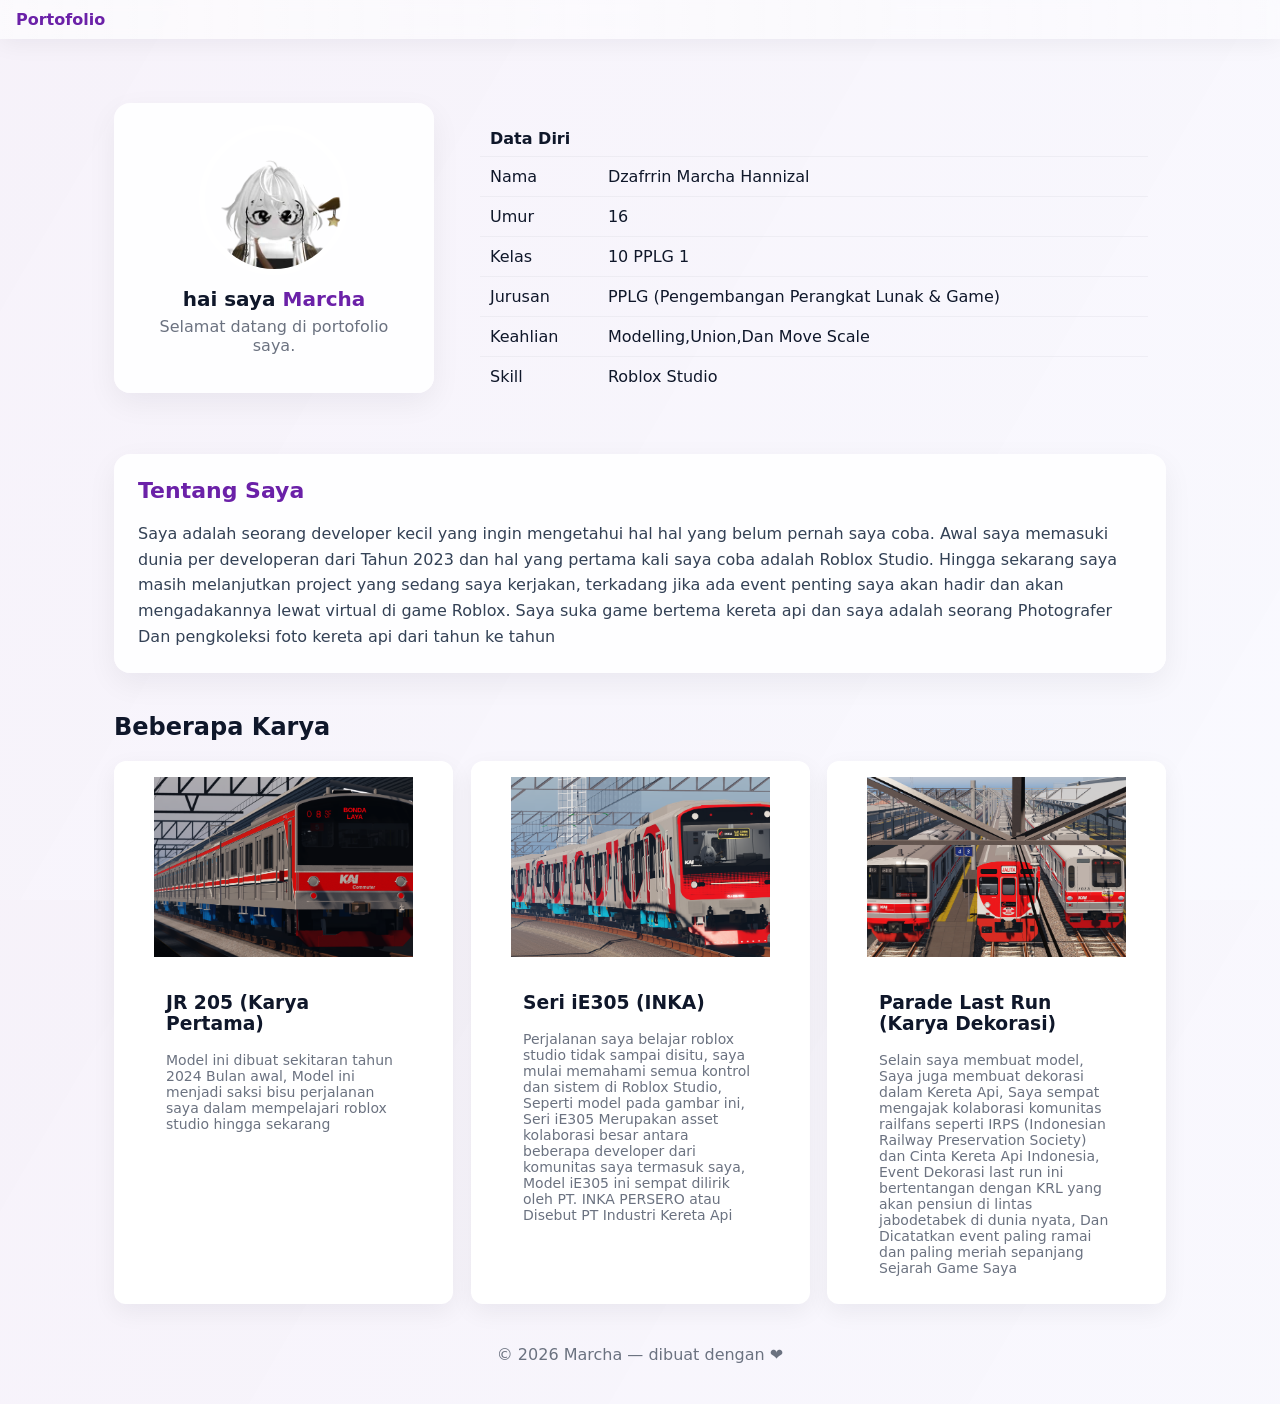
==== index.html @ d8342e90 "Add files via upload" ====
<!doctype html>
<html lang="id">
<head>
  <meta charset="utf-8" />
  <meta name="viewport" content="width=device-width,initial-scale=1" />
  <title>Portofolio — Marcha</title>
  <link rel="stylesheet" href="style.css">
</head>

<body>

  <!-- HEADER TABEL -->
  <header class="top-table">
    <table>
      <tr>
        <td class="brand">Portofolio</td>
      </tr>
    </table>
  </header>

  <main class="container">
    <section class="hero">
      <div class="profile-card animate-appear">
        <div class="avatar-wrap">
          <img id="profileImg" class="avatar" src="img/profile.webp" />
        </div>
        <h1 class="greeting">hai saya <span>Marcha</span></h1>
        <p class="tagline">Selamat datang di portofolio saya.</p>
      </div>

      <div class="info-card animate-appear">
        <table class="info-table">
          <thead><tr><th colspan="2">Data Diri</th></tr></thead>
          <tbody>
            <tr><td>Nama</td><td>Dzafrrin Marcha Hannizal</td></tr>
            <tr><td>Umur</td><td>16</td></tr>
            <tr><td>Kelas</td><td>10 PPLG 1</td></tr>
            <tr><td>Jurusan</td><td>PPLG (Pengembangan Perangkat Lunak & Game)</td></tr>
            <tr><td>Keahlian</td><td>Modelling,Union,Dan Move Scale</td></tr>
            <tr><td>Skill</td><td>Roblox Studio</td></tr>
          </tbody>
        </table>
      </div>
    </section>

    <section class="about">
      <h2>Tentang Saya</h2>
      <p>
       Saya adalah seorang developer kecil yang ingin mengetahui hal hal yang belum pernah saya coba.
       Awal saya memasuki dunia per developeran dari Tahun 2023 dan hal yang pertama kali saya coba adalah Roblox Studio.
       Hingga sekarang saya masih melanjutkan project yang sedang saya kerjakan, terkadang jika ada event penting saya akan hadir dan akan mengadakannya lewat virtual di game Roblox.
       Saya suka game bertema kereta api dan saya adalah seorang Photografer Dan pengkoleksi foto kereta api dari tahun ke tahun
      </p>
    </section>

    <section class="works">
      <h2>Beberapa Karya</h2>
      <div class="works-grid">
        <article class="work-card animate-card">
          <figure>
            <img id="art1" src="img/JR205.png" />
            <figcaption>
              <h3>JR 205 (Karya Pertama)</h3>
              <p class="desc">Model ini dibuat sekitaran tahun 2024 Bulan awal, Model ini menjadi saksi bisu perjalanan saya dalam mempelajari roblox studio hingga sekarang</p>
            </figcaption>
          </figure>
        </article>

        <article class="work-card animate-card">
          <figure>
            <img id="art2" src="img/INKA.png" />
            <figcaption>
              <h3>Seri iE305 (INKA)</h3>
              <p class="desc">Perjalanan saya belajar roblox studio tidak sampai disitu, saya mulai memahami semua kontrol dan sistem di Roblox Studio, Seperti model pada gambar ini, Seri iE305 Merupakan asset kolaborasi besar antara beberapa developer dari komunitas saya termasuk saya, Model iE305 ini sempat dilirik oleh PT. INKA PERSERO atau Disebut PT Industri Kereta Api</p>
            </figcaption>
          </figure>
        </article>

        <article class="work-card animate-card">
          <figure>
            <img id="art3" src="img/ParadeLastRun.png" />
            <figcaption>
              <h3>Parade Last Run (Karya Dekorasi)</h3>
              <p class="desc">Selain saya membuat model, Saya juga membuat dekorasi dalam Kereta Api, Saya sempat mengajak kolaborasi komunitas railfans seperti IRPS (Indonesian Railway Preservation Society) dan Cinta Kereta Api Indonesia, Event Dekorasi last run ini bertentangan dengan KRL yang akan pensiun di lintas jabodetabek di dunia nyata, Dan Dicatatkan event paling ramai dan paling meriah sepanjang Sejarah Game Saya</p>
            </figcaption>
          </figure>
        </article>
      </div>
    </section>

    <footer class="site-footer">
      <p>© <span id="year"></span> Marcha — dibuat dengan ❤️</p>
    </footer>
  </main>

<script>
  document.getElementById('year').textContent = new Date().getFullYear();

  window.addEventListener('DOMContentLoaded', () => {
    document.querySelectorAll('.animate-appear').forEach(el => el.classList.add('in'));
    document.querySelectorAll('.animate-card').forEach((el,i) =>
      setTimeout(()=>el.classList.add('in'), 120*i)
    );
  });
</script>

</body>
</html>
---- style.css ----
:root{
  --accent: #6b21a8; /* ungu elegan */
  --muted: #6b7280;
  --bg-image: url('img/bg');
  --glass: rgba(255,255,255,0.07);
}

*{box-sizing:border-box}
html,body{height:100%}
body{
  margin:0;
  font-family:Inter, ui-sans-serif, system-ui, -apple-system, "Segoe UI", Roboto, "Helvetica Neue", Arial;
  background-image: linear-gradient(120deg, rgba(107,33,168,0.06), rgba(99,102,241,0.04)), var(--bg-image);
  background-size: cover;
  background-position: center;
  -webkit-font-smoothing:antialiased;
  color:#0f172a;
  animation:floatBG 18s ease-in-out infinite;
}

/* ABOUT ME SECTION */
.about{
  background: rgba(255,255,255,0.85);
  padding: 24px;
  border-radius: 16px;
  margin-top: 40px;
  margin-bottom: 40px;
  box-shadow: 0 10px 30px rgba(15,23,42,0.06);
  animation: fadeInUp .6s ease forwards;
}
.about h2{
  margin-top:0;
  color: var(--accent);
  font-size: 22px;
}
.about p{
  margin: 10px 0 0;
  line-height: 1.6;
  color: #334155;
  font-size: 16px;
}


/* HEADER TABLE STICKY */
.top-table{position:sticky;top:0;z-index:40;backdrop-filter: blur(6px);}
.top-table table{width:100%;border-collapse:collapse;background:linear-gradient(90deg, rgba(255,255,255,0.6), rgba(255,255,255,0.4));box-shadow:0 4px 24px rgba(15,23,42,0.06)}
.top-table td{padding:10px 16px;vertical-align:middle}
.top-table .brand{font-weight:700;color:var(--accent)}
.top-table input{padding:6px 8px;border-radius:6px;border:1px solid rgba(15,23,42,0.06);margin-right:6px}
.top-table button{padding:8px 12px;border-radius:8px;border:none;background:var(--accent);color:white;cursor:pointer}

.container{max-width:1100px;margin:40px auto;padding:24px}

.hero{display:grid;grid-template-columns:320px 1fr;gap:28px;align-items:start}
.profile-card{background:rgba(255,255,255,0.86);padding:22px;border-radius:16px;box-shadow:0 10px 30px rgba(15,23,42,0.06);text-align:center}
.avatar-wrap{width:150px;height:150px;margin:0 auto 12px;border-radius:999px;overflow:hidden;border:6px solid rgba(255,255,255,0.6)}
.avatar{width:140px;height:140px;object-fit:cover;border-radius:999px;display:block;transition:transform .35s ease}
.avatar:hover{transform:scale(1.04) rotate(-1deg)}
.greeting{margin:0;font-size:20px;font-weight:700}
.greeting span{color:var(--accent)}
.tagline{color:var(--muted);margin-top:6px}

.info-card{background:var(--glass);padding:18px;border-radius:12px}
.info-table{width:100%;border-collapse:collapse}
.info-table th{padding:8px 10px;font-size:16px;text-align:left}
.info-table td{padding:10px;border-top:1px solid rgba(15,23,42,0.04)}

.works{margin-top:40px}
.works-grid{display:grid;grid-template-columns:repeat(auto-fit,minmax(240px,1fr));gap:18px}
.work-card{background:white;border-radius:12px;overflow:hidden;box-shadow:0 8px 24px rgba(15,23,42,0.06);transition:transform .28s ease, box-shadow .28s ease}
.work-card:hover{transform:translateY(-8px);box-shadow:0 18px 40px rgba(15,23,42,0.12)}
.work-card img{width:100%;height:180px;object-fit:cover}
.work-card figcaption{padding:12px}
.work-card .desc{color:var(--muted);font-size:14px;margin:0}

.site-footer{text-align:center;margin-top:40px;color:var(--muted)}

/* ANIMASI */
@keyframes floatBG{0%{background-position:0 0}50%{background-position:20% 10%}100%{background-position:0 0}}
@keyframes fadeInUp{from{opacity:0;transform:translateY(12px)}to{opacity:1;transform:none}}
.animate-appear{opacity:0}
.animate-appear.in{animation:fadeInUp .6s ease forwards}

@keyframes cardPop{from{opacity:0;transform:scale(.98) translateY(10px)}to{opacity:1;transform:none}}
.animate-card{opacity:0}
.animate-card.in{animation:cardPop .45s cubic-bezier(.2,.9,.2,1) forwards}

@media (max-width:880px){
  .hero{grid-template-columns:1fr;}
  .top-table .controls{display:none}
}
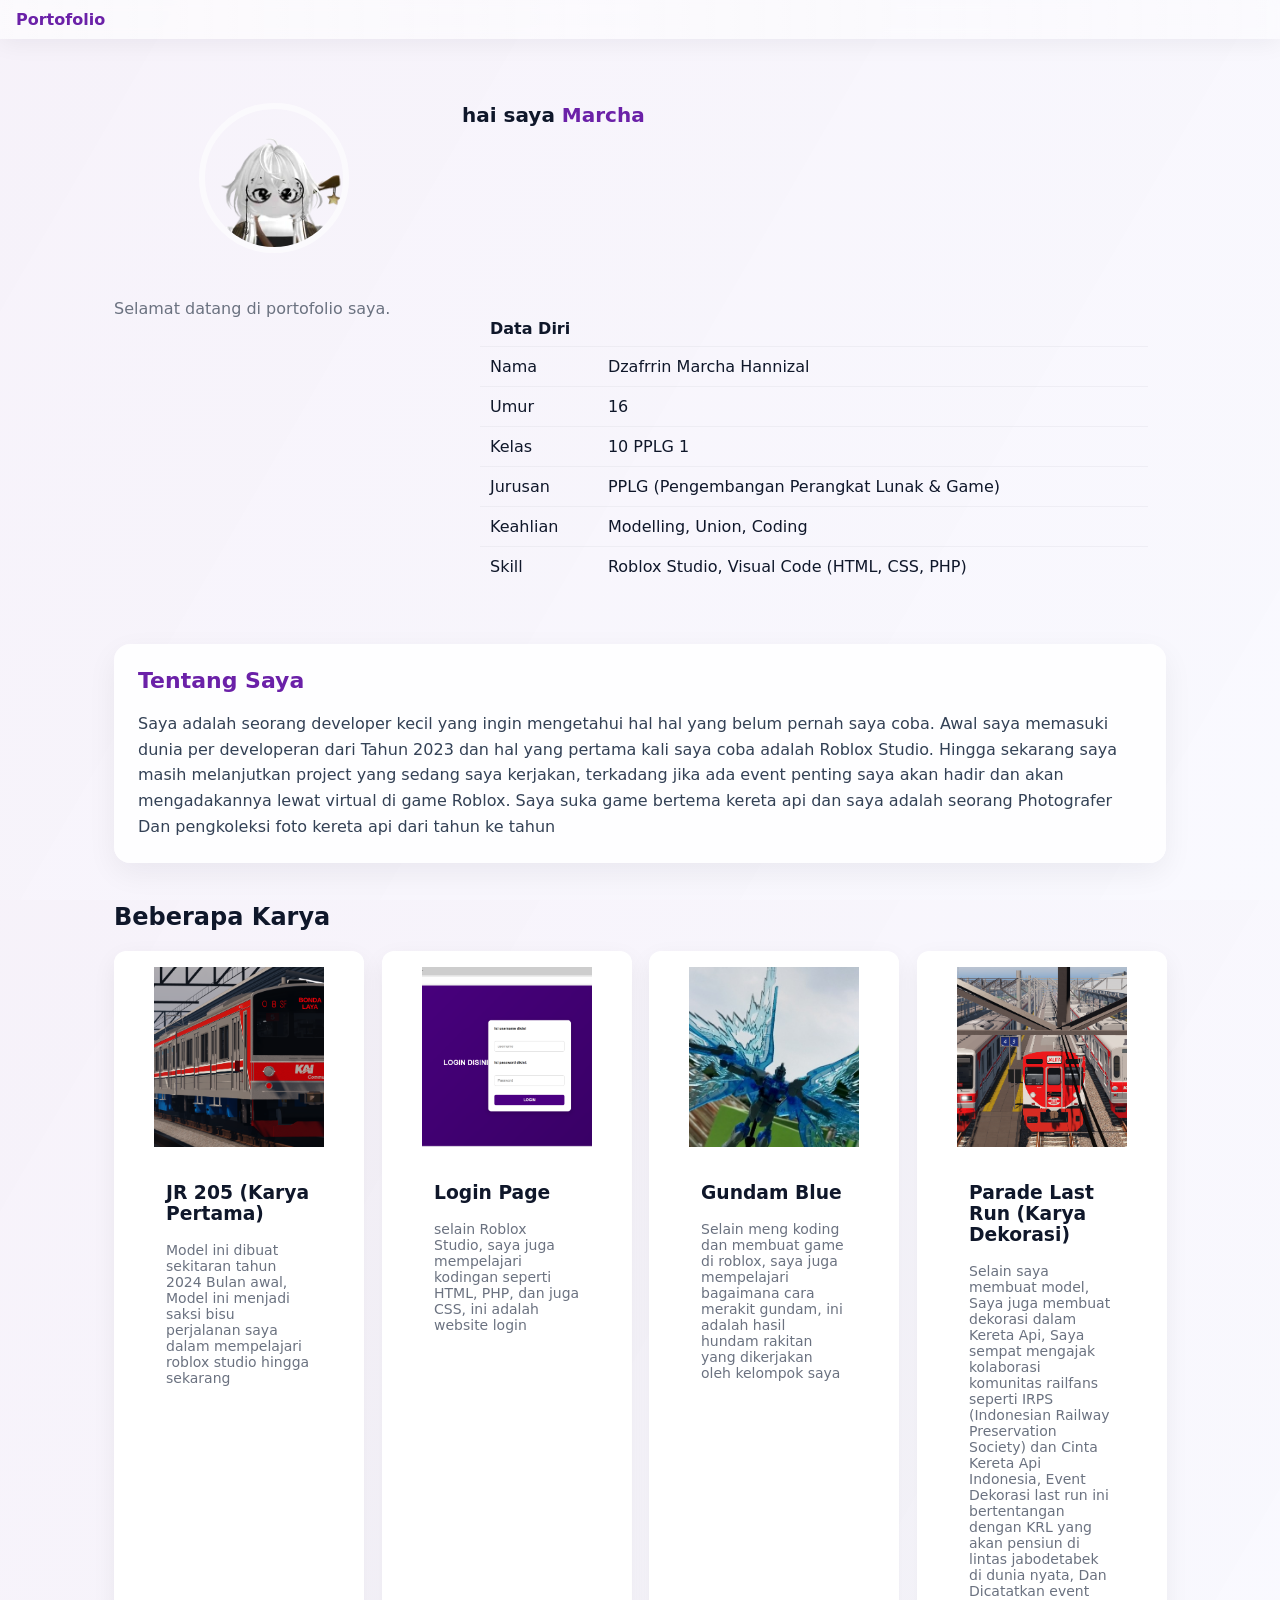
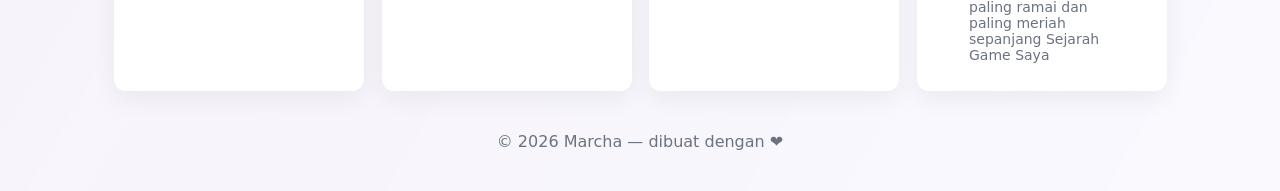
==== commit 929bf27f: "Update index.html" ====
--- a/index.html
+++ b/index.html
@@ -1,108 +1,118 @@
-<!doctype html>
-<html lang="id">
-<head>
-  <meta charset="utf-8" />
-  <meta name="viewport" content="width=device-width,initial-scale=1" />
-  <title>Portofolio — Marcha</title>
-  <link rel="stylesheet" href="style.css">
-</head>
-
-<body>
-
-  <!-- HEADER TABEL -->
-  <header class="top-table">
-    <table>
-      <tr>
-        <td class="brand">Portofolio</td>
-      </tr>
-    </table>
-  </header>
-
-  <main class="container">
-    <section class="hero">
-      <div class="profile-card animate-appear">
-        <div class="avatar-wrap">
-          <img id="profileImg" class="avatar" src="img/profile.webp" />
-        </div>
-        <h1 class="greeting">hai saya <span>Marcha</span></h1>
-        <p class="tagline">Selamat datang di portofolio saya.</p>
-      </div>
-
-      <div class="info-card animate-appear">
-        <table class="info-table">
-          <thead><tr><th colspan="2">Data Diri</th></tr></thead>
-          <tbody>
-            <tr><td>Nama</td><td>Dzafrrin Marcha Hannizal</td></tr>
-            <tr><td>Umur</td><td>16</td></tr>
-            <tr><td>Kelas</td><td>10 PPLG 1</td></tr>
-            <tr><td>Jurusan</td><td>PPLG (Pengembangan Perangkat Lunak & Game)</td></tr>
-            <tr><td>Keahlian</td><td>Modelling,Union,Dan Move Scale</td></tr>
-            <tr><td>Skill</td><td>Roblox Studio</td></tr>
-          </tbody>
-        </table>
-      </div>
-    </section>
-
-    <section class="about">
-      <h2>Tentang Saya</h2>
-      <p>
-       Saya adalah seorang developer kecil yang ingin mengetahui hal hal yang belum pernah saya coba.
-       Awal saya memasuki dunia per developeran dari Tahun 2023 dan hal yang pertama kali saya coba adalah Roblox Studio.
-       Hingga sekarang saya masih melanjutkan project yang sedang saya kerjakan, terkadang jika ada event penting saya akan hadir dan akan mengadakannya lewat virtual di game Roblox.
-       Saya suka game bertema kereta api dan saya adalah seorang Photografer Dan pengkoleksi foto kereta api dari tahun ke tahun
-      </p>
-    </section>
-
-    <section class="works">
-      <h2>Beberapa Karya</h2>
-      <div class="works-grid">
-        <article class="work-card animate-card">
-          <figure>
-            <img id="art1" src="img/JR205.png" />
-            <figcaption>
-              <h3>JR 205 (Karya Pertama)</h3>
-              <p class="desc">Model ini dibuat sekitaran tahun 2024 Bulan awal, Model ini menjadi saksi bisu perjalanan saya dalam mempelajari roblox studio hingga sekarang</p>
-            </figcaption>
-          </figure>
-        </article>
-
-        <article class="work-card animate-card">
-          <figure>
-            <img id="art2" src="img/INKA.png" />
-            <figcaption>
-              <h3>Seri iE305 (INKA)</h3>
-              <p class="desc">Perjalanan saya belajar roblox studio tidak sampai disitu, saya mulai memahami semua kontrol dan sistem di Roblox Studio, Seperti model pada gambar ini, Seri iE305 Merupakan asset kolaborasi besar antara beberapa developer dari komunitas saya termasuk saya, Model iE305 ini sempat dilirik oleh PT. INKA PERSERO atau Disebut PT Industri Kereta Api</p>
-            </figcaption>
-          </figure>
-        </article>
-
-        <article class="work-card animate-card">
-          <figure>
-            <img id="art3" src="img/ParadeLastRun.png" />
-            <figcaption>
-              <h3>Parade Last Run (Karya Dekorasi)</h3>
-              <p class="desc">Selain saya membuat model, Saya juga membuat dekorasi dalam Kereta Api, Saya sempat mengajak kolaborasi komunitas railfans seperti IRPS (Indonesian Railway Preservation Society) dan Cinta Kereta Api Indonesia, Event Dekorasi last run ini bertentangan dengan KRL yang akan pensiun di lintas jabodetabek di dunia nyata, Dan Dicatatkan event paling ramai dan paling meriah sepanjang Sejarah Game Saya</p>
-            </figcaption>
-          </figure>
-        </article>
-      </div>
-    </section>
-
-    <footer class="site-footer">
-      <p>© <span id="year"></span> Marcha — dibuat dengan ❤️</p>
-    </footer>
-  </main>
-
-<script>
-  document.getElementById('year').textContent = new Date().getFullYear();
-
-  window.addEventListener('DOMContentLoaded', () => {
-    document.querySelectorAll('.animate-appear').forEach(el => el.classList.add('in'));
-    document.querySelectorAll('.animate-card').forEach((el,i) =>
-      setTimeout(()=>el.classList.add('in'), 120*i)
-    );
-  });
-</script>
-
-</body>
-</html>
+<!doctype html>
+<html lang="id">
+<head>
+  <meta charset="utf-8" />
+  <meta name="viewport" content="width=device-width,initial-scale=1" />
+  <title>Portofolio — Marcha</title>
+  <link rel="stylesheet" href="style.css">
+</head>
+
+<body>
+
+  <!-- HEADER TABEL -->
+  <header class="top-table">
+    <table>
+      <tr>
+        <td class="brand">Portofolio</td>
+      </tr>
+    </table>
+  </header>
+
+  <main class="container">
+    <section class="hero"
+      <div class="profile-card animate-appear">
+        <div class="avatar-wrap">
+          <img id="profileImg" class="avatar" src="img/profile.webp" />
+        </div>
+        <h1 class="greeting">hai saya <span>Marcha</span></h1>
+        <p class="tagline">Selamat datang di portofolio saya.</p>
+      </div>
+
+      <div class="info-card animate-appear">
+        <table class="info-table">
+          <thead><tr><th colspan="2">Data Diri</th></tr></thead>
+          <tbody>
+            <tr><td>Nama</td><td>Dzafrrin Marcha Hannizal</td></tr>
+            <tr><td>Umur</td><td>16</td></tr>
+            <tr><td>Kelas</td><td>10 PPLG 1</td></tr>
+            <tr><td>Jurusan</td><td>PPLG (Pengembangan Perangkat Lunak & Game)</td></tr>
+            <tr><td>Keahlian</td><td>Modelling, Union, Coding</td></tr>
+            <tr><td>Skill</td><td>Roblox Studio, Visual Code (HTML, CSS, PHP)</td></tr>
+          </tbody>
+        </table>
+      </div>
+    </section>
+
+    <section class="about">
+      <h2>Tentang Saya</h2>
+      <p>
+       Saya adalah seorang developer kecil yang ingin mengetahui hal hal yang belum pernah saya coba.
+       Awal saya memasuki dunia per developeran dari Tahun 2023 dan hal yang pertama kali saya coba adalah Roblox Studio.
+       Hingga sekarang saya masih melanjutkan project yang sedang saya kerjakan, terkadang jika ada event penting saya akan hadir dan akan mengadakannya lewat virtual di game Roblox.
+       Saya suka game bertema kereta api dan saya adalah seorang Photografer Dan pengkoleksi foto kereta api dari tahun ke tahun
+      </p>
+    </section>
+
+    <section class="works">
+      <h2>Beberapa Karya</h2>
+      <div class="works-grid">
+        <article class="work-card animate-card">
+          <figure>
+            <img id="art1" src="img/JR205.png" />
+            <figcaption>
+              <h3>JR 205 (Karya Pertama)</h3>
+              <p class="desc">Model ini dibuat sekitaran tahun 2024 Bulan awal, Model ini menjadi saksi bisu perjalanan saya dalam mempelajari roblox studio hingga sekarang</p>
+            </figcaption>
+          </figure>
+        </article>
+
+        <article class="work-card animate-card">
+          <figure>
+            <img id="art2" src="img/Login.png" />
+            <figcaption>
+              <h3>Login Page</h3>
+              <p class="desc">selain Roblox Studio, saya juga mempelajari kodingan seperti HTML, PHP, dan juga CSS, ini adalah website login</p>
+            </figcaption>
+          </figure>
+        </article>
+
+        <article class="work-card animate-card">
+          <figure>
+            <img id="art2" src="img/gundam.jpg" />
+            <figcaption>
+              <h3>Gundam Blue</h3>
+              <p class="desc">Selain meng koding dan membuat game di roblox, saya juga mempelajari bagaimana cara merakit gundam, ini adalah hasil hundam rakitan yang dikerjakan oleh kelompok saya</p>
+            </figcaption>
+          </figure>
+        </article>
+
+        <article class="work-card animate-card">
+          <figure>
+            <img id="art3" src="img/ParadeLastRun.png" />
+            <figcaption>
+              <h3>Parade Last Run (Karya Dekorasi)</h3>
+              <p class="desc">Selain saya membuat model, Saya juga membuat dekorasi dalam Kereta Api, Saya sempat mengajak kolaborasi komunitas railfans seperti IRPS (Indonesian Railway Preservation Society) dan Cinta Kereta Api Indonesia, Event Dekorasi last run ini bertentangan dengan KRL yang akan pensiun di lintas jabodetabek di dunia nyata, Dan Dicatatkan event paling ramai dan paling meriah sepanjang Sejarah Game Saya</p>
+            </figcaption>
+          </figure>
+        </article>
+      </div>
+    </section>
+
+    <footer class="site-footer">
+      <p>© <span id="year"></span> Marcha — dibuat dengan ❤️</p>
+    </footer>
+  </main>
+
+<script>
+  document.getElementById('year').textContent = new Date().getFullYear();
+
+  window.addEventListener('DOMContentLoaded', () => {
+    document.querySelectorAll('.animate-appear').forEach(el => el.classList.add('in'));
+    document.querySelectorAll('.animate-card').forEach((el,i) =>
+      setTimeout(()=>el.classList.add('in'), 120*i)
+    );
+  });
+</script>
+
+</body>
+</html>
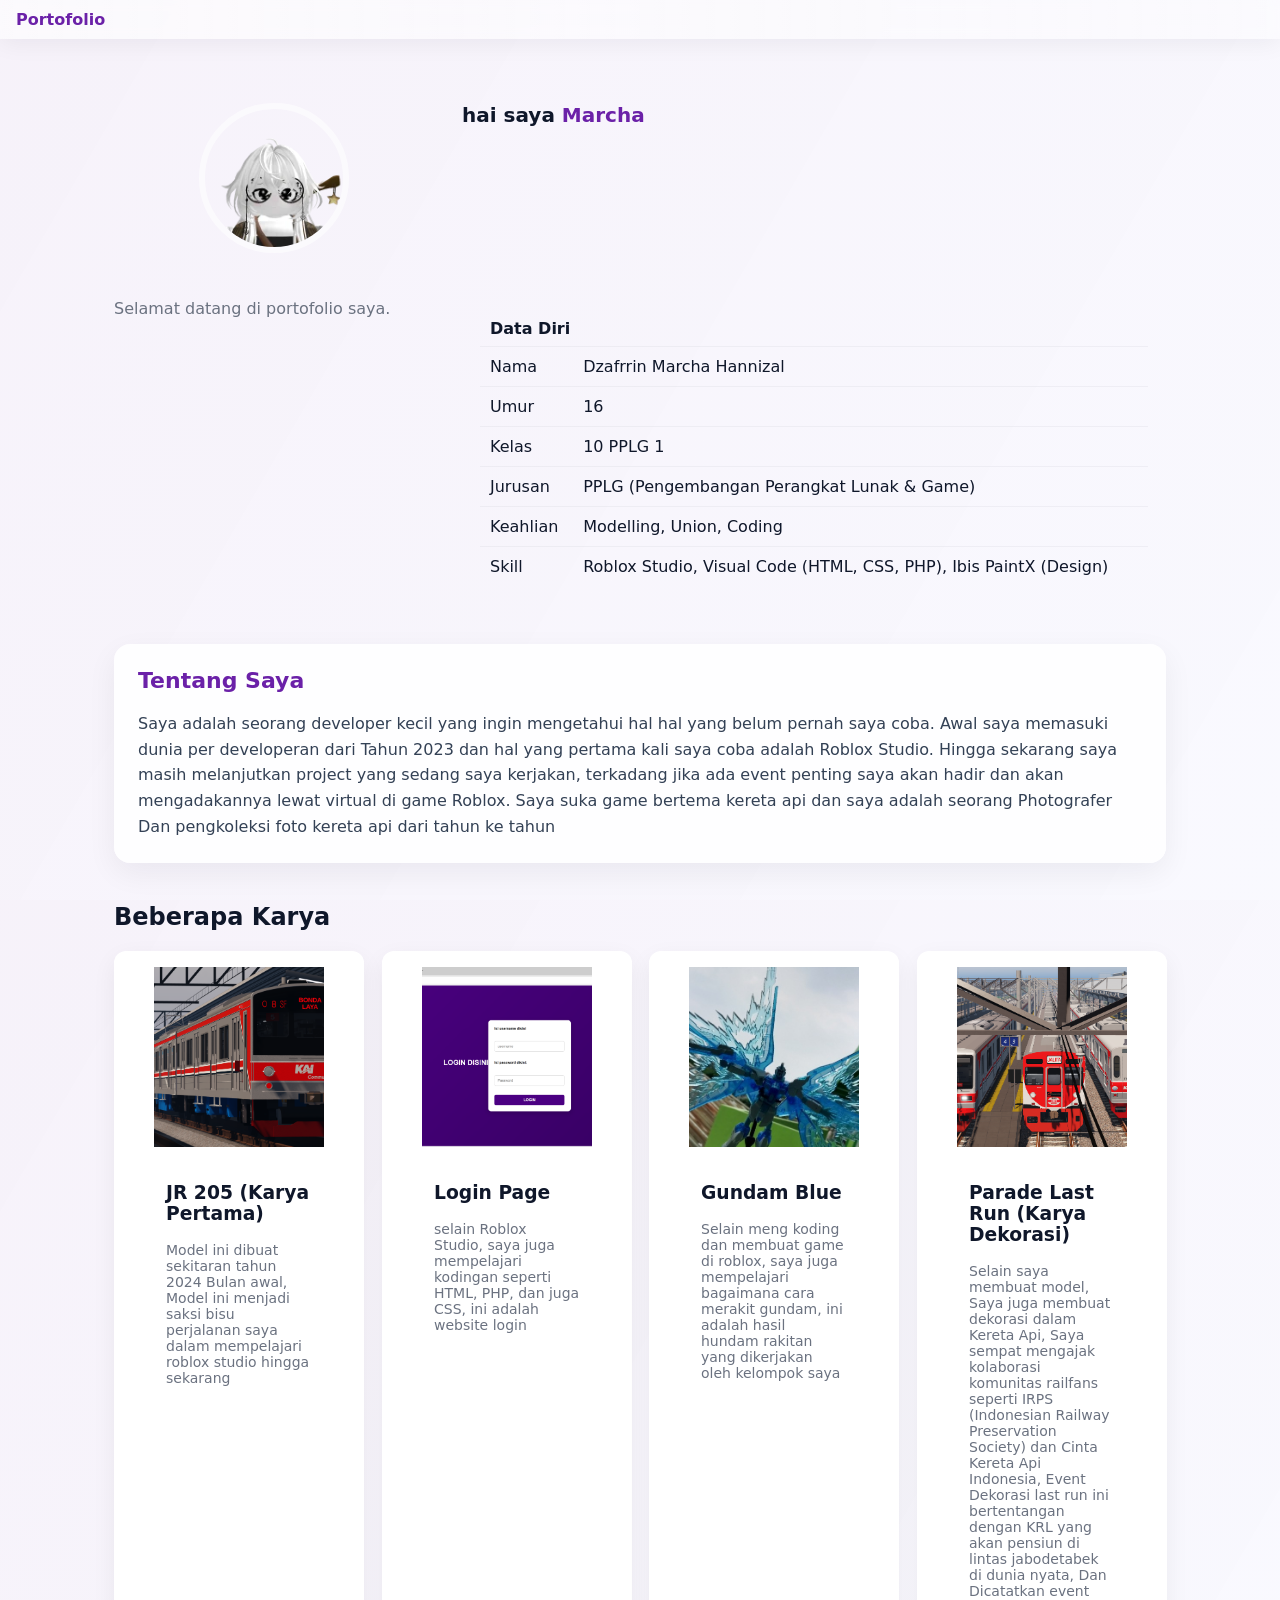
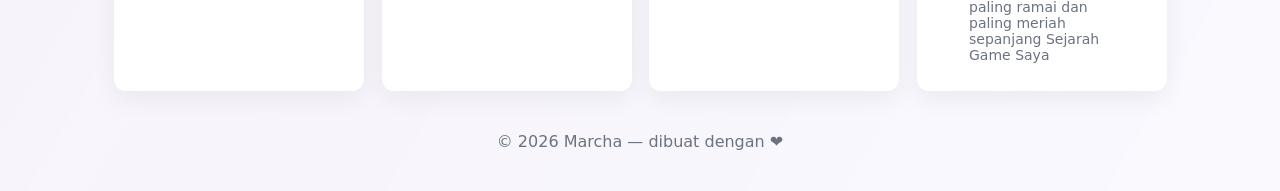
==== commit 85b6435a: "Update index.html" ====
--- a/index.html
+++ b/index.html
@@ -37,7 +37,7 @@
             <tr><td>Kelas</td><td>10 PPLG 1</td></tr>
             <tr><td>Jurusan</td><td>PPLG (Pengembangan Perangkat Lunak & Game)</td></tr>
             <tr><td>Keahlian</td><td>Modelling, Union, Coding</td></tr>
-            <tr><td>Skill</td><td>Roblox Studio, Visual Code (HTML, CSS, PHP)</td></tr>
+            <tr><td>Skill</td><td>Roblox Studio, Visual Code (HTML, CSS, PHP), Ibis PaintX (Design)</td></tr>
           </tbody>
         </table>
       </div>
